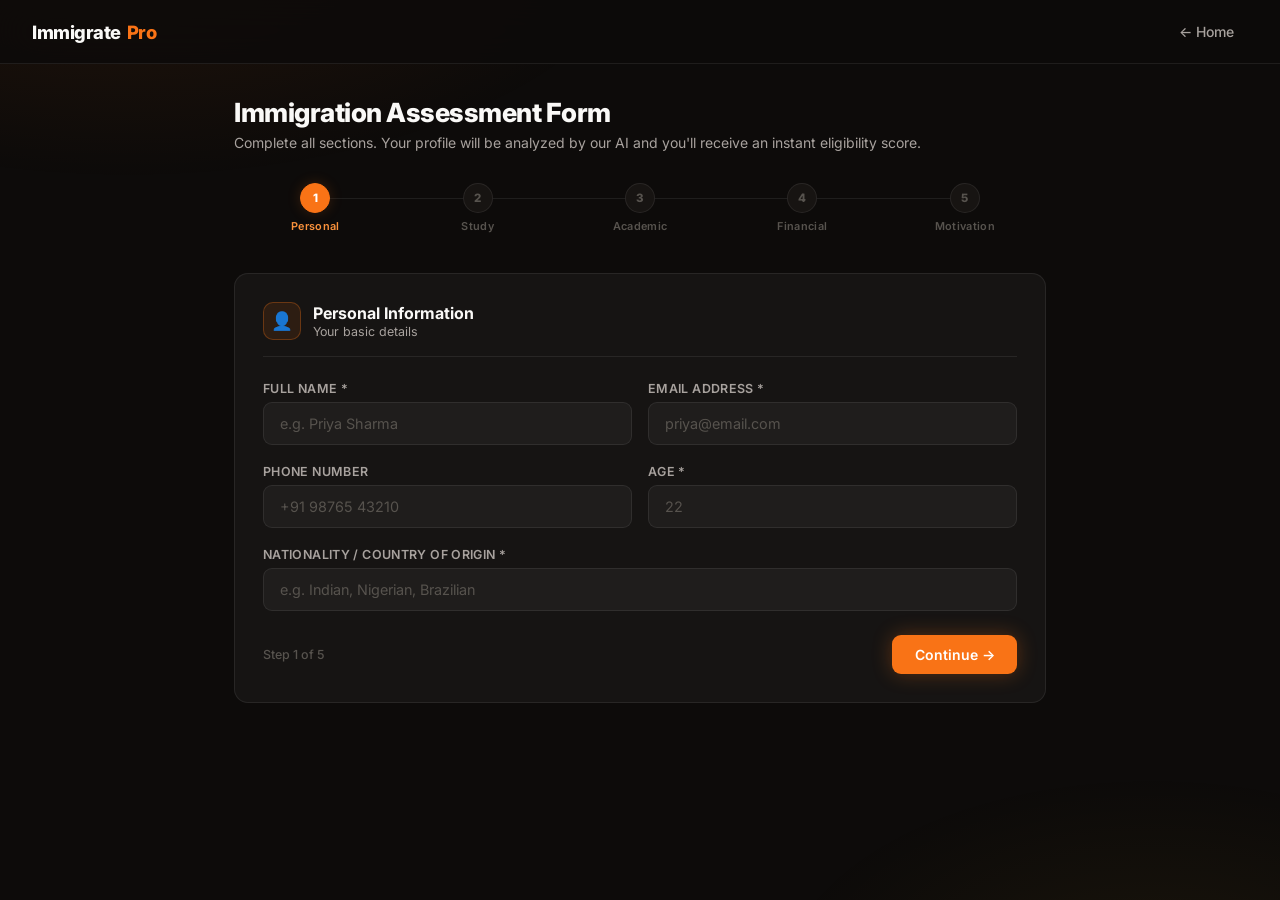
==== apply.html @ 7d78ab9c "Initial deploy of Immigration CRM frontend" ====
<!DOCTYPE html>
<html lang="en">
<head>
  <meta charset="UTF-8"/>
  <meta name="viewport" content="width=device-width,initial-scale=1.0"/>
  <title>ImmigratePro — Apply Now</title>
  <link rel="stylesheet" href="styles.css"/>
</head>
<body>
  <nav class="navbar">
    <div class="logo">Immigrate<span>Pro</span></div>
    <div class="nav-right">
      <a href="/" class="nav-link">← Home</a>
    </div>
  </nav>

  <div class="page-wrap">
    <div class="page-header">
      <h1>Immigration Assessment Form</h1>
      <p>Complete all sections. Your profile will be analyzed by our AI and you'll receive an instant eligibility score.</p>
    </div>

    <div class="steps">
      <div class="step active" id="si-1"><div class="step-dot">1</div><div class="step-label">Personal</div></div>
      <div class="step" id="si-2"><div class="step-dot">2</div><div class="step-label">Study</div></div>
      <div class="step" id="si-3"><div class="step-dot">3</div><div class="step-label">Academic</div></div>
      <div class="step" id="si-4"><div class="step-dot">4</div><div class="step-label">Financial</div></div>
      <div class="step" id="si-5"><div class="step-dot">5</div><div class="step-label">Motivation</div></div>
    </div>

    <form id="form" novalidate>

      <!-- Step 1 -->
      <div class="section-card visible" id="step-1">
        <div class="section-header">
          <div class="section-icon">👤</div>
          <div><h3>Personal Information</h3><p>Your basic details</p></div>
        </div>
        <div class="field-row">
          <div class="field"><label>Full Name *</label><input type="text" name="full_name" placeholder="e.g. Priya Sharma" required/></div>
          <div class="field"><label>Email Address *</label><input type="email" name="email" placeholder="priya@email.com" required/></div>
        </div>
        <div class="field-row">
          <div class="field"><label>Phone Number</label><input type="text" name="phone" placeholder="+91 98765 43210"/></div>
          <div class="field"><label>Age *</label><input type="number" name="age" placeholder="22" min="15" max="60" required/></div>
        </div>
        <div class="field"><label>Nationality / Country of Origin *</label><input type="text" name="nationality" placeholder="e.g. Indian, Nigerian, Brazilian" required/></div>
        <div class="form-nav">
          <div class="step-info">Step 1 of 5</div>
          <button type="button" class="btn btn-orange" onclick="next(1)">Continue →</button>
        </div>
      </div>

      <!-- Step 2 -->
      <div class="section-card" id="step-2">
        <div class="section-header">
          <div class="section-icon">🌍</div>
          <div><h3>Study & Destination</h3><p>Where and what you want to study</p></div>
        </div>
        <div class="field-row">
          <div class="field">
            <label>Target Country *</label>
            <select name="target_country" required>
              <option value="">Select country</option>
              <option>Canada</option><option>United Kingdom</option><option>Australia</option>
              <option>United States</option><option>Germany</option><option>New Zealand</option>
              <option>Ireland</option><option>France</option><option>Netherlands</option>
              <option>Sweden</option><option>Other</option>
            </select>
          </div>
          <div class="field">
            <label>Planned Intake *</label>
            <select name="planned_start" required>
              <option value="">Select intake</option>
              <option>January 2026</option><option>May 2026</option><option>September 2026</option>
              <option>January 2027</option><option>September 2027</option>
            </select>
          </div>
        </div>
        <div class="field-row">
          <div class="field">
            <label>Degree / Program *</label>
            <select name="program" required>
              <option value="">Select program</option>
              <option>Bachelor's Degree</option><option>Master's Degree</option><option>PhD / Doctorate</option>
              <option>Diploma / Certificate</option><option>Language Course</option><option>Foundation Program</option>
            </select>
          </div>
          <div class="field"><label>Field of Study *</label><input type="text" name="field_of_study" placeholder="e.g. Computer Science, MBA, Nursing" required/></div>
        </div>
        <div class="form-nav">
          <button type="button" class="btn btn-ghost" onclick="prev(2)">← Back</button>
          <div class="step-info">Step 2 of 5</div>
          <button type="button" class="btn btn-orange" onclick="next(2)">Continue →</button>
        </div>
      </div>

      <!-- Step 3 -->
      <div class="section-card" id="step-3">
        <div class="section-header">
          <div class="section-icon">📚</div>
          <div><h3>Academic Background</h3><p>Education and language proficiency</p></div>
        </div>
        <div class="field-row">
          <div class="field">
            <label>Highest Education Level *</label>
            <select name="education_level" required>
              <option value="">Select level</option>
              <option>High School (Grade 10)</option><option>High School (Grade 12 / A-Levels)</option>
              <option>Bachelor's Degree (Ongoing)</option><option>Bachelor's Degree (Completed)</option>
              <option>Master's Degree (Completed)</option><option>Other</option>
            </select>
          </div>
          <div class="field">
            <label>English Proficiency *</label>
            <select name="english_proficiency" required>
              <option value="">Select level</option>
              <option>No formal test</option><option>Basic English only</option>
              <option>IELTS below 6.0</option><option>IELTS 6.0 – 6.5</option>
              <option>IELTS 7.0 – 7.5</option><option>IELTS 8.0+</option>
              <option>TOEFL 80–100</option><option>TOEFL 100+</option>
              <option>Native English speaker</option>
            </select>
          </div>
        </div>
        <div class="form-nav">
          <button type="button" class="btn btn-ghost" onclick="prev(3)">← Back</button>
          <div class="step-info">Step 3 of 5</div>
          <button type="button" class="btn btn-orange" onclick="next(3)">Continue →</button>
        </div>
      </div>

      <!-- Step 4 -->
      <div class="section-card" id="step-4">
        <div class="section-header">
          <div class="section-icon">💰</div>
          <div><h3>Financial & Background</h3><p>Funding and visa history</p></div>
        </div>
        <div class="field-row">
          <div class="field">
            <label>Annual Budget (USD) *</label>
            <select name="budget" required>
              <option value="">Select range</option>
              <option>Less than $10,000</option><option>$10,000 – $20,000</option>
              <option>$20,000 – $35,000</option><option>$35,000 – $50,000</option>
              <option>More than $50,000</option>
            </select>
          </div>
          <div class="field">
            <label>Financial Sponsorship *</label>
            <select name="has_sponsorship" required>
              <option value="">Select</option>
              <option>Yes – Family sponsor</option><option>Yes – Government scholarship</option>
              <option>Yes – University scholarship</option><option>No – Self-funded</option>
              <option>No – Still arranging</option>
            </select>
          </div>
        </div>
        <div class="field-row">
          <div class="field">
            <label>Visa Rejected Before? *</label>
            <select name="visa_rejected" required>
              <option value="">Select</option>
              <option>No – First application</option><option>Yes – Once, resolved</option>
              <option>Yes – Multiple times</option><option>Yes – Still under ban</option>
            </select>
          </div>
          <div class="field">
            <label>Relatives in Target Country?</label>
            <select name="has_relatives">
              <option value="">Select</option>
              <option>Yes – Close family</option><option>Yes – Friends / distant relatives</option>
              <option>No</option>
            </select>
          </div>
        </div>
        <div class="form-nav">
          <button type="button" class="btn btn-ghost" onclick="prev(4)">← Back</button>
          <div class="step-info">Step 4 of 5</div>
          <button type="button" class="btn btn-orange" onclick="next(4)">Continue →</button>
        </div>
      </div>

      <!-- Step 5 -->
      <div class="section-card" id="step-5">
        <div class="section-header">
          <div class="section-icon">✍️</div>
          <div><h3>Motivation & Goals</h3><p>The AI uses this to assess your commitment</p></div>
        </div>
        <div class="field">
          <label>Why do you want to study abroad? What are your career goals? *</label>
          <textarea name="motivation" rows="6" required placeholder="Tell us why you want to study in your chosen country, what career you are pursuing, why you chose this specific program, and any other relevant details. The more specific you are, the more accurate your AI analysis will be."></textarea>
        </div>
        <div class="form-nav" style="margin-top:1rem;">
          <button type="button" class="btn btn-ghost" onclick="prev(5)">← Back</button>
          <div class="step-info">Step 5 of 5</div>
          <button type="button" class="btn btn-orange" id="submit-btn" onclick="submit()">✦ Get My Score</button>
        </div>
        <p class="msg-error" id="form-err" style="text-align:right;margin-top:0.75rem;"></p>
        <p class="msg-success" id="form-ok">✓ Analysis complete! Check your results below.</p>
      </div>

      <!-- Result card (shown after submit) -->
      <div class="section-card" id="result-card" style="display:none;border-color:var(--border-warm);">
        <div id="result-body" style="text-align:center;padding:1rem 0;"></div>
      </div>

    </form>
  </div>

  <script>
    let currentStep = 1;

    function showStep(n) {
      for (let i = 1; i <= 5; i++) {
        document.getElementById('step-'+i).classList.toggle('visible', i===n);
        const ind = document.getElementById('si-'+i);
        ind.classList.remove('active','done');
        if (i===n) ind.classList.add('active');
        else if (i<n) ind.classList.add('done');
      }
      currentStep = n;
      window.scrollTo({ top: 0, behavior: 'smooth' });
    }

    function validate(n) {
      const card = document.getElementById('step-'+n);
      let ok = true;
      card.querySelectorAll('[required]').forEach(el => {
        if (!el.value.trim()) { el.style.borderColor = 'var(--cold)'; ok = false; }
        else el.style.borderColor = '';
      });
      return ok;
    }

    function next(n) { if (validate(n)) showStep(n+1); }
    function prev(n) { showStep(n-1); }

    async function submit() {
      if (!validate(5)) return;
      const btn = document.getElementById('submit-btn');
      const errEl = document.getElementById('form-err');
      const okEl = document.getElementById('form-ok');
      btn.textContent = '⏳ Analyzing...'; btn.disabled = true;
      errEl.style.display = 'none';

      const data = {};
      new FormData(document.getElementById('form')).forEach((v,k) => data[k]=v);

      try {
        const res = await fetch('https://honor-page-pamela-convenience.trycloudflare.com/webhook/immigration', {
          method: 'POST', headers: { 'Content-Type': 'application/json' },
          body: JSON.stringify(data)
        });
        if (!res.ok) throw new Error();
        const result = await res.json();

        // Show result on page
        const lc = (result.label||'warm').toLowerCase();
        const pct = result.percentage || 0;
        document.getElementById('result-card').style.display = 'block';
        document.getElementById('result-body').innerHTML = `
          <div class="score-hero ${lc}-hero" style="margin-bottom:0;">
            <div class="big-pct">${pct}%</div>
            <div class="hero-label" style="margin-top:0.5rem;"><span class="badge badge-${lc}">${result.label||'—'}</span></div>
            <p class="score-summary">${result.summary||''}</p>
          </div>
          <p style="margin-top:1.5rem;color:var(--text-2);font-size:0.85rem;">Your assessment has been submitted. An immigration consultant will contact you soon.</p>
        `;
        okEl.style.display = 'block';
        btn.textContent = '✓ Submitted';
      } catch {
        errEl.textContent = '⚠ Could not reach the analysis server. Please try again shortly.';
        errEl.style.display = 'block';
        btn.textContent = '✦ Get My Score'; btn.disabled = false;
      }
    }
  </script>
</body>
</html>
---- styles.css ----
@import url('https://fonts.googleapis.com/css2?family=Inter:wght@300;400;500;600;700;800;900&display=swap');

:root {
  --bg: #0d0b0a;
  --bg2: #171412;
  --surface: rgba(255,255,255,0.04);
  --surface-hover: rgba(255,255,255,0.06);
  --border: rgba(255,255,255,0.08);
  --border-warm: rgba(249,115,22,0.25);
  --orange: #f97316;
  --orange-dark: #ea580c;
  --orange-light: #fb923c;
  --orange-glow: rgba(249,115,22,0.18);
  --amber: #fbbf24;
  --text: #faf9f7;
  --text-2: #a8a29e;
  --text-3: #57534e;
  --hot: #22c55e;
  --hot-bg: rgba(34,197,94,0.1);
  --hot-border: rgba(34,197,94,0.3);
  --warm: #f97316;
  --warm-bg: rgba(249,115,22,0.1);
  --warm-border: rgba(249,115,22,0.3);
  --cold: #ef4444;
  --cold-bg: rgba(239,68,68,0.1);
  --cold-border: rgba(239,68,68,0.3);
  --radius: 14px;
  --radius-sm: 9px;
  --shadow: 0 8px 40px rgba(0,0,0,0.5);
  --shadow-orange: 0 0 40px rgba(249,115,22,0.12);
}

* { margin:0; padding:0; box-sizing:border-box; }
body { font-family:'Inter',system-ui,sans-serif; background:var(--bg); color:var(--text); min-height:100vh; }

/* Ambient background */
body::before {
  content:''; position:fixed; inset:0; pointer-events:none; z-index:0;
  background:
    radial-gradient(ellipse 70% 50% at 10% -10%, rgba(249,115,22,0.1) 0%, transparent 60%),
    radial-gradient(ellipse 50% 40% at 90% 110%, rgba(251,191,36,0.06) 0%, transparent 60%);
}

/* ─── NAVBAR ─── */
.navbar {
  position:sticky; top:0; z-index:50;
  background:rgba(13,11,10,0.88); backdrop-filter:blur(20px);
  border-bottom:1px solid var(--border);
  padding:0 2rem; height:64px;
  display:flex; align-items:center; justify-content:space-between;
}
.logo {
  font-size:1.15rem; font-weight:800; letter-spacing:-0.5px;
  color:var(--text); display:flex; align-items:center; gap:0.4rem;
}
.logo span { color:var(--orange); }
.nav-right { display:flex; align-items:center; gap:0.6rem; }
.nav-link { color:var(--text-2); text-decoration:none; font-size:0.875rem; font-weight:500; padding:0.4rem 0.85rem; border-radius:var(--radius-sm); transition:all 0.2s; }
.nav-link:hover { color:var(--text); background:var(--surface-hover); }

/* ─── BUTTONS ─── */
.btn { display:inline-flex; align-items:center; justify-content:center; gap:0.4rem; padding:0.7rem 1.4rem; border-radius:var(--radius-sm); font-size:0.875rem; font-weight:600; cursor:pointer; border:none; transition:all 0.2s; text-decoration:none; white-space:nowrap; font-family:inherit; }
.btn-orange { background:var(--orange); color:#fff; box-shadow:0 0 20px rgba(249,115,22,0.3); }
.btn-orange:hover { background:var(--orange-dark); transform:translateY(-1px); box-shadow:0 0 30px rgba(249,115,22,0.45); }
.btn-orange:active { transform:translateY(0); }
.btn-ghost { background:var(--surface); color:var(--text-2); border:1px solid var(--border); }
.btn-ghost:hover { background:var(--surface-hover); color:var(--text); border-color:rgba(255,255,255,0.14); }
.btn-outline-orange { background:transparent; color:var(--orange); border:1px solid var(--orange-border,rgba(249,115,22,0.4)); }
.btn-outline-orange:hover { background:var(--orange-glow); }
.btn-full { width:100%; }
.btn:disabled { opacity:0.5; cursor:not-allowed; transform:none !important; }

/* ─── LANDING ─── */
.landing { min-height:100vh; display:flex; flex-direction:column; align-items:center; justify-content:center; padding:2rem; position:relative; z-index:1; }
.landing-hero { text-align:center; margin-bottom:3.5rem; }
.landing-badge { display:inline-flex; align-items:center; gap:0.4rem; background:var(--warm-bg); border:1px solid var(--warm-border); color:var(--orange-light); border-radius:99px; padding:0.35rem 0.9rem; font-size:0.75rem; font-weight:600; letter-spacing:0.05em; margin-bottom:1.5rem; }
.landing-hero h1 { font-size:3.2rem; font-weight:900; letter-spacing:-1.5px; line-height:1.05; margin-bottom:1rem; }
.landing-hero h1 em { font-style:normal; color:var(--orange); }
.landing-hero p { color:var(--text-2); font-size:1.05rem; max-width:480px; margin:0 auto; line-height:1.7; }

.portal-grid { display:grid; grid-template-columns:1fr 1fr; gap:1.25rem; width:100%; max-width:760px; }
.portal-card {
  background:var(--surface); border:1px solid var(--border);
  border-radius:20px; padding:2.5rem 2rem; cursor:pointer;
  transition:all 0.3s; text-decoration:none; color:var(--text);
  position:relative; overflow:hidden;
}
.portal-card::before { content:''; position:absolute; inset:0; opacity:0; transition:opacity 0.3s; }
.portal-card.student::before { background:linear-gradient(135deg, rgba(249,115,22,0.06), transparent); }
.portal-card.admin::before { background:linear-gradient(135deg, rgba(251,191,36,0.05), transparent); }
.portal-card:hover { border-color:rgba(249,115,22,0.3); transform:translateY(-3px); box-shadow:var(--shadow), var(--shadow-orange); }
.portal-card:hover::before { opacity:1; }
.portal-icon { font-size:2.5rem; margin-bottom:1.25rem; }
.portal-card h2 { font-size:1.3rem; font-weight:800; margin-bottom:0.5rem; }
.portal-card p { color:var(--text-2); font-size:0.875rem; line-height:1.6; margin-bottom:1.5rem; }
.portal-arrow { color:var(--orange); font-size:0.875rem; font-weight:600; display:flex; align-items:center; gap:0.3rem; }

/* ─── AUTH CARDS ─── */
.auth-page { min-height:100vh; display:flex; align-items:center; justify-content:center; padding:1.5rem; position:relative; z-index:1; }
.auth-card { background:rgba(20,18,16,0.95); backdrop-filter:blur(40px); border:1px solid var(--border); border-radius:20px; padding:2.75rem 2.5rem; width:420px; box-shadow:var(--shadow), var(--shadow-orange); position:relative; overflow:hidden; }
.auth-card::before { content:''; position:absolute; top:0; left:0; right:0; height:2px; background:linear-gradient(90deg, var(--orange), var(--amber)); }
.auth-logo { text-align:center; margin-bottom:0.4rem; font-size:1.6rem; font-weight:900; }
.auth-logo span { color:var(--orange); }
.auth-subtitle { text-align:center; color:var(--text-3); font-size:0.85rem; margin-bottom:2rem; }
.auth-role-badge { display:inline-flex; align-items:center; gap:0.35rem; margin:0 auto 1.5rem; background:var(--warm-bg); border:1px solid var(--warm-border); color:var(--orange-light); border-radius:99px; padding:0.3rem 0.85rem; font-size:0.72rem; font-weight:700; letter-spacing:0.05em; text-transform:uppercase; }
.auth-hint { text-align:center; font-size:0.775rem; color:var(--text-3); margin-top:1.25rem; background:var(--surface); border:1px solid var(--border); border-radius:var(--radius-sm); padding:0.6rem; }
.auth-hint code { color:var(--orange-light); font-family:monospace; }
.auth-back { display:block; text-align:center; margin-top:1.25rem; font-size:0.8rem; color:var(--text-3); text-decoration:none; transition:color 0.2s; }
.auth-back:hover { color:var(--text); }

/* ─── FORM FIELDS ─── */
.field { margin-bottom:1.15rem; }
.field label { display:block; margin-bottom:0.4rem; font-size:0.78rem; font-weight:600; color:var(--text-2); letter-spacing:0.03em; text-transform:uppercase; }
.field input, .field select, .field textarea { width:100%; padding:0.75rem 1rem; background:rgba(255,255,255,0.04); border:1px solid var(--border); border-radius:var(--radius-sm); color:var(--text); font-size:0.9rem; font-family:'Inter',sans-serif; transition:all 0.2s; appearance:none; }
.field input::placeholder { color:var(--text-3); }
.field input:focus, .field select:focus, .field textarea:focus { outline:none; border-color:var(--orange); background:rgba(249,115,22,0.04); box-shadow:0 0 0 3px var(--orange-glow); }
.field select { background-image:url("data:image/svg+xml,%3Csvg xmlns='http://www.w3.org/2000/svg' width='12' height='12' viewBox='0 0 24 24' fill='none' stroke='%2357534e' stroke-width='2'%3E%3Cpath d='m6 9 6 6 6-6'/%3E%3C/svg%3E"); background-repeat:no-repeat; background-position:right 1rem center; padding-right:2.5rem; cursor:pointer; }
.field textarea { resize:vertical; min-height:110px; line-height:1.65; }
.field-row { display:grid; grid-template-columns:1fr 1fr; gap:1rem; }

/* ─── STEP WIZARD ─── */
.page-wrap { max-width:860px; margin:0 auto; padding:2rem 1.5rem 4rem; position:relative; z-index:1; }
.page-header { margin-bottom:2rem; }
.page-header h1 { font-size:1.65rem; font-weight:800; letter-spacing:-0.5px; margin-bottom:0.35rem; }
.page-header p { color:var(--text-2); font-size:0.875rem; }

.steps { display:flex; position:relative; margin-bottom:2.5rem; }
.steps::before { content:''; position:absolute; top:15px; left:10%; right:10%; height:1px; background:var(--border); }
.step { flex:1; display:flex; flex-direction:column; align-items:center; gap:0.4rem; position:relative; z-index:1; }
.step-dot { width:30px; height:30px; border-radius:50%; display:flex; align-items:center; justify-content:center; font-size:0.72rem; font-weight:800; background:var(--bg2); border:1.5px solid var(--border); color:var(--text-3); transition:all 0.3s; }
.step.active .step-dot { background:var(--orange); border-color:var(--orange); color:#fff; box-shadow:0 0 14px var(--orange-glow); }
.step.done .step-dot { background:var(--hot); border-color:var(--hot); color:#fff; }
.step-label { font-size:0.68rem; color:var(--text-3); font-weight:600; letter-spacing:0.03em; }
.step.active .step-label { color:var(--orange-light); }
.step.done .step-label { color:var(--hot); }

.section-card { background:var(--surface); border:1px solid var(--border); border-radius:var(--radius); padding:1.75rem; margin-bottom:1.25rem; display:none; animation:fadeUp 0.3s ease; }
.section-card.visible { display:block; }
@keyframes fadeUp { from{opacity:0;transform:translateY(10px)} to{opacity:1;transform:translateY(0)} }

.section-header { display:flex; align-items:center; gap:0.75rem; margin-bottom:1.5rem; padding-bottom:1rem; border-bottom:1px solid var(--border); }
.section-icon { width:38px; height:38px; border-radius:10px; display:flex; align-items:center; justify-content:center; font-size:1.1rem; background:var(--warm-bg); border:1px solid var(--warm-border); }
.section-header h3 { font-size:1rem; font-weight:700; }
.section-header p { font-size:0.78rem; color:var(--text-2); margin-top:0.1rem; }
.form-nav { display:flex; justify-content:space-between; align-items:center; margin-top:1.5rem; }
.step-info { font-size:0.78rem; color:var(--text-3); font-weight:500; }

/* ─── DASHBOARD ─── */
.dash-wrap { max-width:1280px; margin:0 auto; padding:2rem 1.5rem; position:relative; z-index:1; }
.dash-header { display:flex; align-items:flex-start; justify-content:space-between; margin-bottom:2rem; flex-wrap:wrap; gap:1rem; }
.dash-header h1 { font-size:1.5rem; font-weight:800; letter-spacing:-0.4px; }
.dash-header p { color:var(--text-2); font-size:0.8rem; margin-top:0.2rem; }

.stats-grid { display:grid; grid-template-columns:repeat(5,1fr); gap:1rem; margin-bottom:1.75rem; }
.stat-card { background:var(--surface); border:1px solid var(--border); border-radius:var(--radius); padding:1.25rem 1.5rem; position:relative; overflow:hidden; transition:border-color 0.2s; }
.stat-card:hover { border-color:rgba(249,115,22,0.2); }
.stat-card::after { content:''; position:absolute; bottom:0; left:0; right:0; height:2px; }
.stat-card.c-total::after { background:linear-gradient(90deg,var(--orange),var(--amber)); }
.stat-card.c-hot::after { background:var(--hot); }
.stat-card.c-warm::after { background:var(--warm); }
.stat-card.c-cold::after { background:var(--cold); }
.stat-card.c-avg::after { background:linear-gradient(90deg,var(--amber),var(--orange)); }
.stat-icon { font-size:1.3rem; margin-bottom:0.65rem; }
.stat-val { font-size:1.9rem; font-weight:900; letter-spacing:-1px; line-height:1; }
.stat-lbl { font-size:0.68rem; color:var(--text-3); margin-top:0.3rem; font-weight:600; text-transform:uppercase; letter-spacing:0.07em; }

.table-card { background:var(--surface); border:1px solid var(--border); border-radius:var(--radius); overflow:hidden; }
.table-toolbar { padding:1.1rem 1.5rem; border-bottom:1px solid var(--border); display:flex; gap:0.75rem; flex-wrap:wrap; align-items:center; }
.search-wrap { position:relative; flex:1; min-width:200px; }
.search-icon { position:absolute; left:0.85rem; top:50%; transform:translateY(-50%); color:var(--text-3); font-size:0.85rem; pointer-events:none; }
.search-input { width:100%; padding:0.6rem 1rem 0.6rem 2.4rem; background:rgba(255,255,255,0.04); border:1px solid var(--border); border-radius:var(--radius-sm); color:var(--text); font-size:0.85rem; font-family:'Inter',sans-serif; transition:all 0.2s; }
.search-input::placeholder { color:var(--text-3); }
.search-input:focus { outline:none; border-color:var(--orange); box-shadow:0 0 0 3px var(--orange-glow); }
.filter-sel { padding:0.6rem 2rem 0.6rem 0.85rem; background:rgba(255,255,255,0.04); border:1px solid var(--border); border-radius:var(--radius-sm); color:var(--text); font-size:0.85rem; font-family:'Inter',sans-serif; cursor:pointer; appearance:none; background-image:url("data:image/svg+xml,%3Csvg xmlns='http://www.w3.org/2000/svg' width='11' height='11' viewBox='0 0 24 24' fill='none' stroke='%2357534e' stroke-width='2'%3E%3Cpath d='m6 9 6 6 6-6'/%3E%3C/svg%3E"); background-repeat:no-repeat; background-position:right 0.6rem center; transition:border-color 0.2s; }
.filter-sel:focus { outline:none; border-color:var(--orange); }

table { width:100%; border-collapse:collapse; }
thead th { padding:0.8rem 1.25rem; text-align:left; font-size:0.68rem; font-weight:700; color:var(--text-3); text-transform:uppercase; letter-spacing:0.08em; background:rgba(0,0,0,0.15); cursor:pointer; user-select:none; white-space:nowrap; border-bottom:1px solid var(--border); transition:color 0.15s; }
thead th:hover { color:var(--orange-light); }
thead th.sorted { color:var(--orange); }
tbody tr { border-bottom:1px solid rgba(255,255,255,0.035); cursor:pointer; transition:background 0.15s; }
tbody tr:hover { background:var(--surface-hover); }
tbody tr:last-child { border-bottom:none; }
tbody td { padding:1rem 1.25rem; vertical-align:middle; }
.t-name { font-weight:600; font-size:0.9rem; }
.t-email { font-size:0.73rem; color:var(--text-3); margin-top:0.12rem; }
.t-sub { font-size:0.85rem; color:var(--text-2); }

.badge { display:inline-flex; align-items:center; gap:0.3rem; padding:0.22rem 0.65rem; border-radius:99px; font-size:0.7rem; font-weight:700; letter-spacing:0.02em; }
.badge::before { content:'●'; font-size:0.45rem; }
.badge-hot { background:var(--hot-bg); color:var(--hot); border:1px solid var(--hot-border); }
.badge-warm { background:var(--warm-bg); color:var(--warm); border:1px solid var(--warm-border); }
.badge-cold { background:var(--cold-bg); color:var(--cold); border:1px solid var(--cold-border); }

.score-cell { display:flex; align-items:center; gap:0.65rem; }
.score-num { font-size:0.88rem; font-weight:700; min-width:34px; }
.score-bg { flex:1; height:5px; background:rgba(255,255,255,0.07); border-radius:99px; min-width:70px; }
.score-fill { height:5px; border-radius:99px; }
.fill-hot { background:linear-gradient(90deg,#16a34a,#22c55e); }
.fill-warm { background:linear-gradient(90deg,#ea580c,#f97316); }
.fill-cold { background:linear-gradient(90deg,#dc2626,#ef4444); }

.action-btn { background:none; border:none; color:var(--text-3); cursor:pointer; padding:0.3rem; border-radius:6px; font-size:0.9rem; transition:all 0.15s; line-height:1; }
.action-btn:hover { background:var(--cold-bg); color:var(--cold); }
.empty-state { text-align:center; padding:4rem 2rem; color:var(--text-3); }
.empty-icon { font-size:2.5rem; margin-bottom:1rem; opacity:0.35; }

/* ─── MODAL ─── */
.overlay { display:none; position:fixed; inset:0; background:rgba(0,0,0,0.75); backdrop-filter:blur(8px); z-index:100; align-items:center; justify-content:center; padding:1.5rem; }
.overlay.open { display:flex; }
.modal { background:#14100e; border:1px solid var(--border); border-radius:20px; width:640px; max-width:100%; max-height:88vh; overflow:hidden; display:flex; flex-direction:column; box-shadow:0 24px 80px rgba(0,0,0,0.7), var(--shadow-orange); animation:popIn 0.25s cubic-bezier(0.34,1.56,0.64,1); }
@keyframes popIn { from{opacity:0;transform:scale(0.93)} to{opacity:1;transform:scale(1)} }
.modal-head { padding:1.4rem 1.75rem; border-bottom:1px solid var(--border); display:flex; align-items:center; justify-content:space-between; flex-shrink:0; }
.modal-head h3 { font-size:1rem; font-weight:700; }
.modal-close { width:30px; height:30px; border-radius:7px; background:var(--surface); border:1px solid var(--border); color:var(--text-2); cursor:pointer; font-size:1rem; display:flex; align-items:center; justify-content:center; transition:all 0.15s; }
.modal-close:hover { background:var(--cold-bg); color:var(--cold); border-color:var(--cold-border); }
.modal-body { padding:1.75rem; overflow-y:auto; }

.score-hero { border-radius:var(--radius); padding:1.75rem; margin-bottom:1.5rem; text-align:center; border:1px solid; }
.score-hero.hot-hero { background:rgba(34,197,94,0.07); border-color:rgba(34,197,94,0.2); }
.score-hero.warm-hero { background:rgba(249,115,22,0.07); border-color:rgba(249,115,22,0.2); }
.score-hero.cold-hero { background:rgba(239,68,68,0.07); border-color:rgba(239,68,68,0.2); }
.big-pct { font-size:4rem; font-weight:900; letter-spacing:-3px; line-height:1; }
.hot-hero .big-pct { color:var(--hot); }
.warm-hero .big-pct { color:var(--warm); }
.cold-hero .big-pct { color:var(--cold); }
.hero-label { margin-top:0.5rem; }
.score-summary { font-size:0.85rem; color:var(--text-2); margin-top:0.9rem; line-height:1.7; }
.key-factors { margin-top:1.1rem; text-align:left; }
.kf-title { font-size:0.67rem; font-weight:700; color:var(--text-3); text-transform:uppercase; letter-spacing:0.1em; margin-bottom:0.5rem; }
.factor { display:flex; align-items:flex-start; gap:0.5rem; font-size:0.8rem; color:var(--text-2); padding:0.3rem 0; border-bottom:1px solid rgba(255,255,255,0.04); }
.factor::before { content:'→'; color:var(--orange); flex-shrink:0; margin-top:0.05rem; }

.dsect { font-size:0.67rem; font-weight:700; color:var(--text-3); text-transform:uppercase; letter-spacing:0.1em; margin:1.2rem 0 0.5rem; }
.drow { display:flex; justify-content:space-between; align-items:flex-start; padding:0.5rem 0; border-bottom:1px solid rgba(255,255,255,0.04); gap:1rem; }
.dl { font-size:0.8rem; color:var(--text-3); flex-shrink:0; }
.dv { font-size:0.8rem; color:var(--text); text-align:right; }
.motiv-box { background:rgba(0,0,0,0.25); border:1px solid var(--border); border-radius:var(--radius-sm); padding:1rem; font-size:0.82rem; color:var(--text-2); line-height:1.7; margin-top:0.4rem; }

/* ─── NOTIFICATIONS ─── */
.notif-btn { position:relative; background:var(--surface); border:1px solid var(--border); border-radius:var(--radius-sm); width:40px; height:40px; display:flex; align-items:center; justify-content:center; cursor:pointer; font-size:1rem; color:var(--text-2); transition:all 0.2s; }
.notif-btn:hover { border-color:rgba(249,115,22,0.3); color:var(--text); }
.notif-dot { position:absolute; top:-4px; right:-4px; width:18px; height:18px; border-radius:50%; background:var(--cold); color:#fff; font-size:0.58rem; font-weight:800; display:none; align-items:center; justify-content:center; border:2px solid var(--bg); }

.toast-stack { position:fixed; top:1.25rem; right:1.25rem; z-index:200; display:flex; flex-direction:column; gap:0.5rem; width:290px; }
.toast { background:rgba(20,16,14,0.97); backdrop-filter:blur(20px); border:1px solid var(--border); border-radius:12px; padding:0.9rem 1.2rem; position:relative; animation:slideIn 0.3s cubic-bezier(0.34,1.56,0.64,1); box-shadow:var(--shadow); }
.toast::before { content:''; position:absolute; left:0; top:0; bottom:0; width:3px; border-radius:3px 0 0 3px; }
.toast.hot::before { background:var(--hot); }
.toast.warm::before { background:var(--warm); }
.toast.cold::before { background:var(--cold); }
.toast-top { display:flex; align-items:center; gap:0.4rem; margin-bottom:0.2rem; }
.toast-name { font-size:0.85rem; font-weight:600; }
.toast-sub { font-size:0.73rem; color:var(--text-2); }
@keyframes slideIn { from{opacity:0;transform:translateX(20px)} to{opacity:1;transform:translateX(0)} }

/* ─── MISC ─── */
.msg-error { color:var(--cold); font-size:0.8rem; margin-top:0.5rem; display:none; }
.msg-success { color:var(--hot); font-size:0.85rem; margin-top:0.75rem; text-align:center; display:none; }
::-webkit-scrollbar { width:5px; height:5px; }
::-webkit-scrollbar-track { background:transparent; }
::-webkit-scrollbar-thumb { background:rgba(255,255,255,0.1); border-radius:99px; }
::-webkit-scrollbar-thumb:hover { background:rgba(255,255,255,0.18); }

@media(max-width:900px){ .stats-grid{grid-template-columns:repeat(3,1fr)} .field-row{grid-template-columns:1fr} .portal-grid{grid-template-columns:1fr} }
@media(max-width:600px){ .stats-grid{grid-template-columns:1fr 1fr} .auth-card{padding:2rem 1.5rem} .steps{display:none} .landing-hero h1{font-size:2.2rem} }
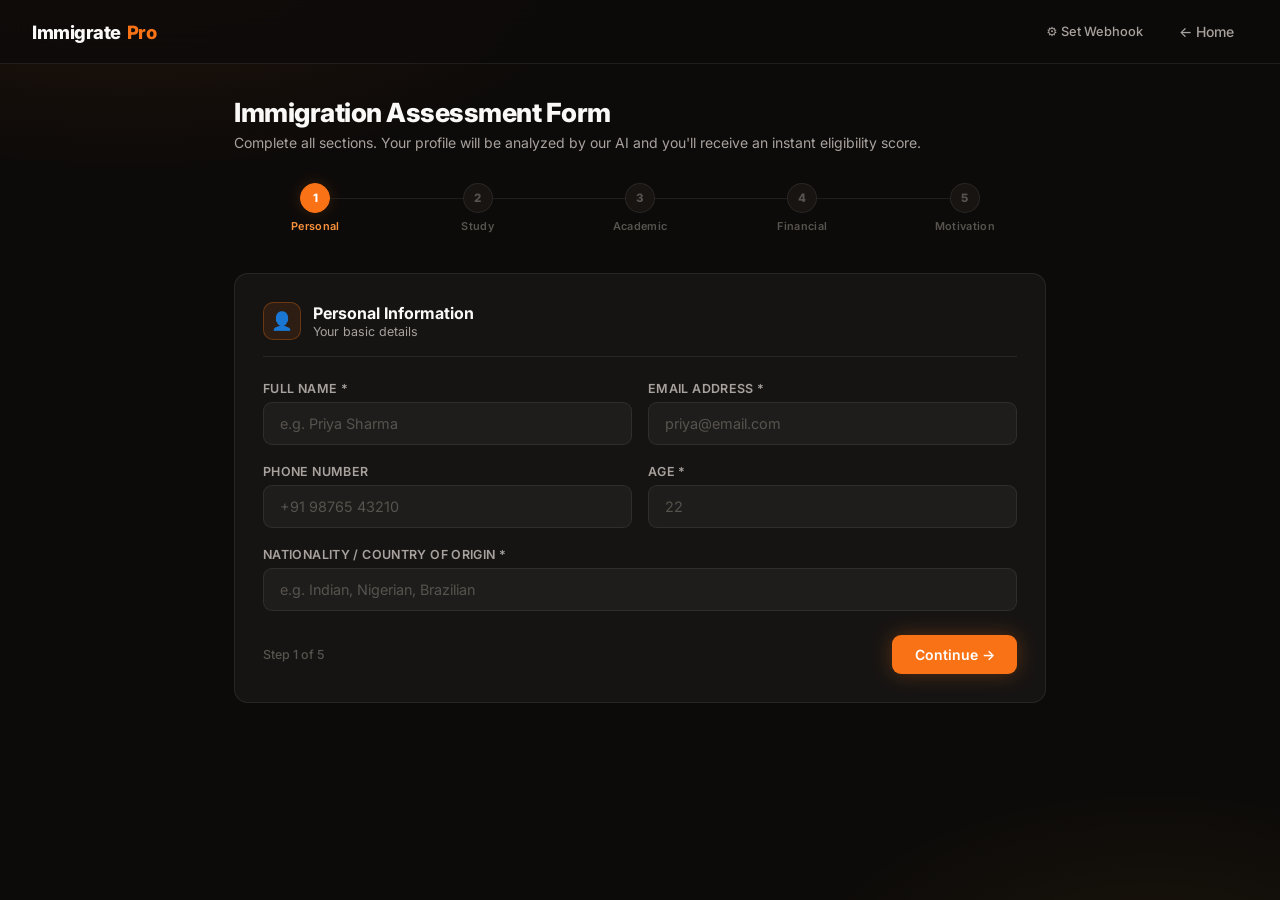
==== commit 854c02e0: "Make apply.html webhook URL configurable" ====
--- a/apply.html
+++ b/apply.html
@@ -10,9 +10,27 @@
   <nav class="navbar">
     <div class="logo">Immigrate<span>Pro</span></div>
     <div class="nav-right">
+      <a href="javascript:void(0)" class="nav-link" onclick="configWebhook()" id="wh-status" style="font-size:0.8rem;">⚙ Webhook</a>
       <a href="/" class="nav-link">← Home</a>
     </div>
   </nav>
+  <script>
+    function configWebhook() {
+      const current = localStorage.getItem('crm_webhook_url') || '';
+      const v = prompt('n8n webhook URL\n(Production URL from Receive CRM Webhook node):', current);
+      if (v !== null) {
+        if (v.trim() === '') { localStorage.removeItem('crm_webhook_url'); }
+        else { localStorage.setItem('crm_webhook_url', v.trim()); }
+        updateWhStatus();
+      }
+    }
+    function updateWhStatus() {
+      const u = localStorage.getItem('crm_webhook_url');
+      const el = document.getElementById('wh-status');
+      if (el) el.textContent = u ? '⚙ Webhook ✓' : '⚙ Set Webhook';
+    }
+    document.addEventListener('DOMContentLoaded', updateWhStatus);
+  </script>
 
   <div class="page-wrap">
     <div class="page-header">
@@ -247,8 +265,19 @@
       const data = {};
       new FormData(document.getElementById('form')).forEach((v,k) => data[k]=v);
 
+      let webhookUrl = localStorage.getItem('crm_webhook_url') || '';
+      if (!webhookUrl) {
+        webhookUrl = prompt('Paste your n8n webhook URL\n(from the "Receive CRM Webhook" node in your n8n workflow)\n\nIt looks like:\nhttps://<workspace>.app.n8n.cloud/webhook/immigration', '');
+        if (!webhookUrl) {
+          btn.textContent = 'Submit & Get AI Assessment'; btn.disabled = false;
+          errEl.textContent = 'Webhook URL required to submit.'; errEl.style.display = 'block';
+          return;
+        }
+        localStorage.setItem('crm_webhook_url', webhookUrl.trim());
+      }
+
       try {
-        const res = await fetch('https://honor-page-pamela-convenience.trycloudflare.com/webhook/immigration', {
+        const res = await fetch(webhookUrl, {
           method: 'POST', headers: { 'Content-Type': 'application/json' },
           body: JSON.stringify(data)
         });
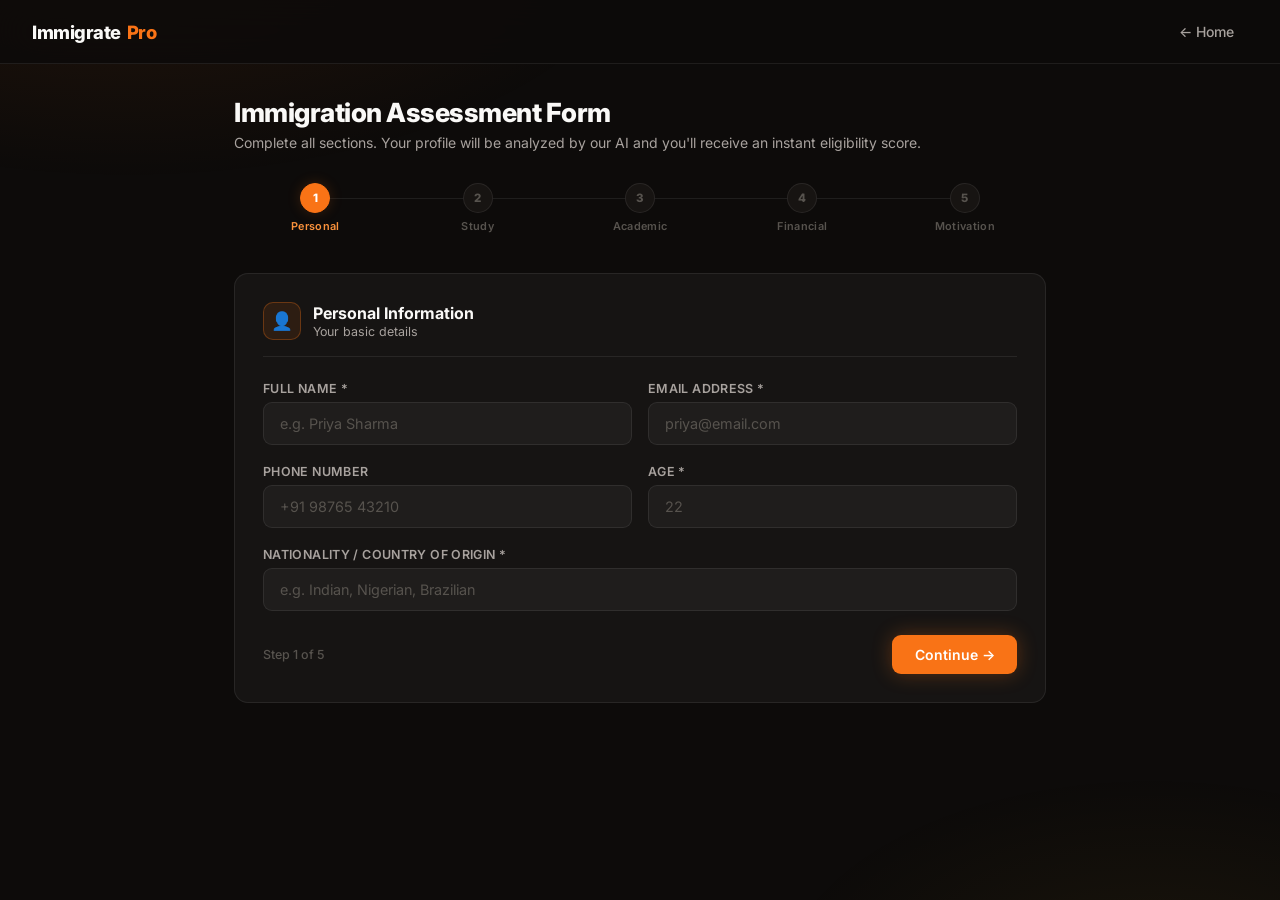
==== commit dea41852: "Hardcode n8n Cloud webhook URL into form and tester" ====
--- a/apply.html
+++ b/apply.html
@@ -10,27 +10,9 @@
   <nav class="navbar">
     <div class="logo">Immigrate<span>Pro</span></div>
     <div class="nav-right">
-      <a href="javascript:void(0)" class="nav-link" onclick="configWebhook()" id="wh-status" style="font-size:0.8rem;">⚙ Webhook</a>
       <a href="/" class="nav-link">← Home</a>
     </div>
   </nav>
-  <script>
-    function configWebhook() {
-      const current = localStorage.getItem('crm_webhook_url') || '';
-      const v = prompt('n8n webhook URL\n(Production URL from Receive CRM Webhook node):', current);
-      if (v !== null) {
-        if (v.trim() === '') { localStorage.removeItem('crm_webhook_url'); }
-        else { localStorage.setItem('crm_webhook_url', v.trim()); }
-        updateWhStatus();
-      }
-    }
-    function updateWhStatus() {
-      const u = localStorage.getItem('crm_webhook_url');
-      const el = document.getElementById('wh-status');
-      if (el) el.textContent = u ? '⚙ Webhook ✓' : '⚙ Set Webhook';
-    }
-    document.addEventListener('DOMContentLoaded', updateWhStatus);
-  </script>
 
   <div class="page-wrap">
     <div class="page-header">
@@ -265,16 +247,7 @@
       const data = {};
       new FormData(document.getElementById('form')).forEach((v,k) => data[k]=v);
 
-      let webhookUrl = localStorage.getItem('crm_webhook_url') || '';
-      if (!webhookUrl) {
-        webhookUrl = prompt('Paste your n8n webhook URL\n(from the "Receive CRM Webhook" node in your n8n workflow)\n\nIt looks like:\nhttps://<workspace>.app.n8n.cloud/webhook/immigration', '');
-        if (!webhookUrl) {
-          btn.textContent = 'Submit & Get AI Assessment'; btn.disabled = false;
-          errEl.textContent = 'Webhook URL required to submit.'; errEl.style.display = 'block';
-          return;
-        }
-        localStorage.setItem('crm_webhook_url', webhookUrl.trim());
-      }
+      const webhookUrl = 'https://devanshkalra248.app.n8n.cloud/webhook/immigration';
 
       try {
         const res = await fetch(webhookUrl, {
